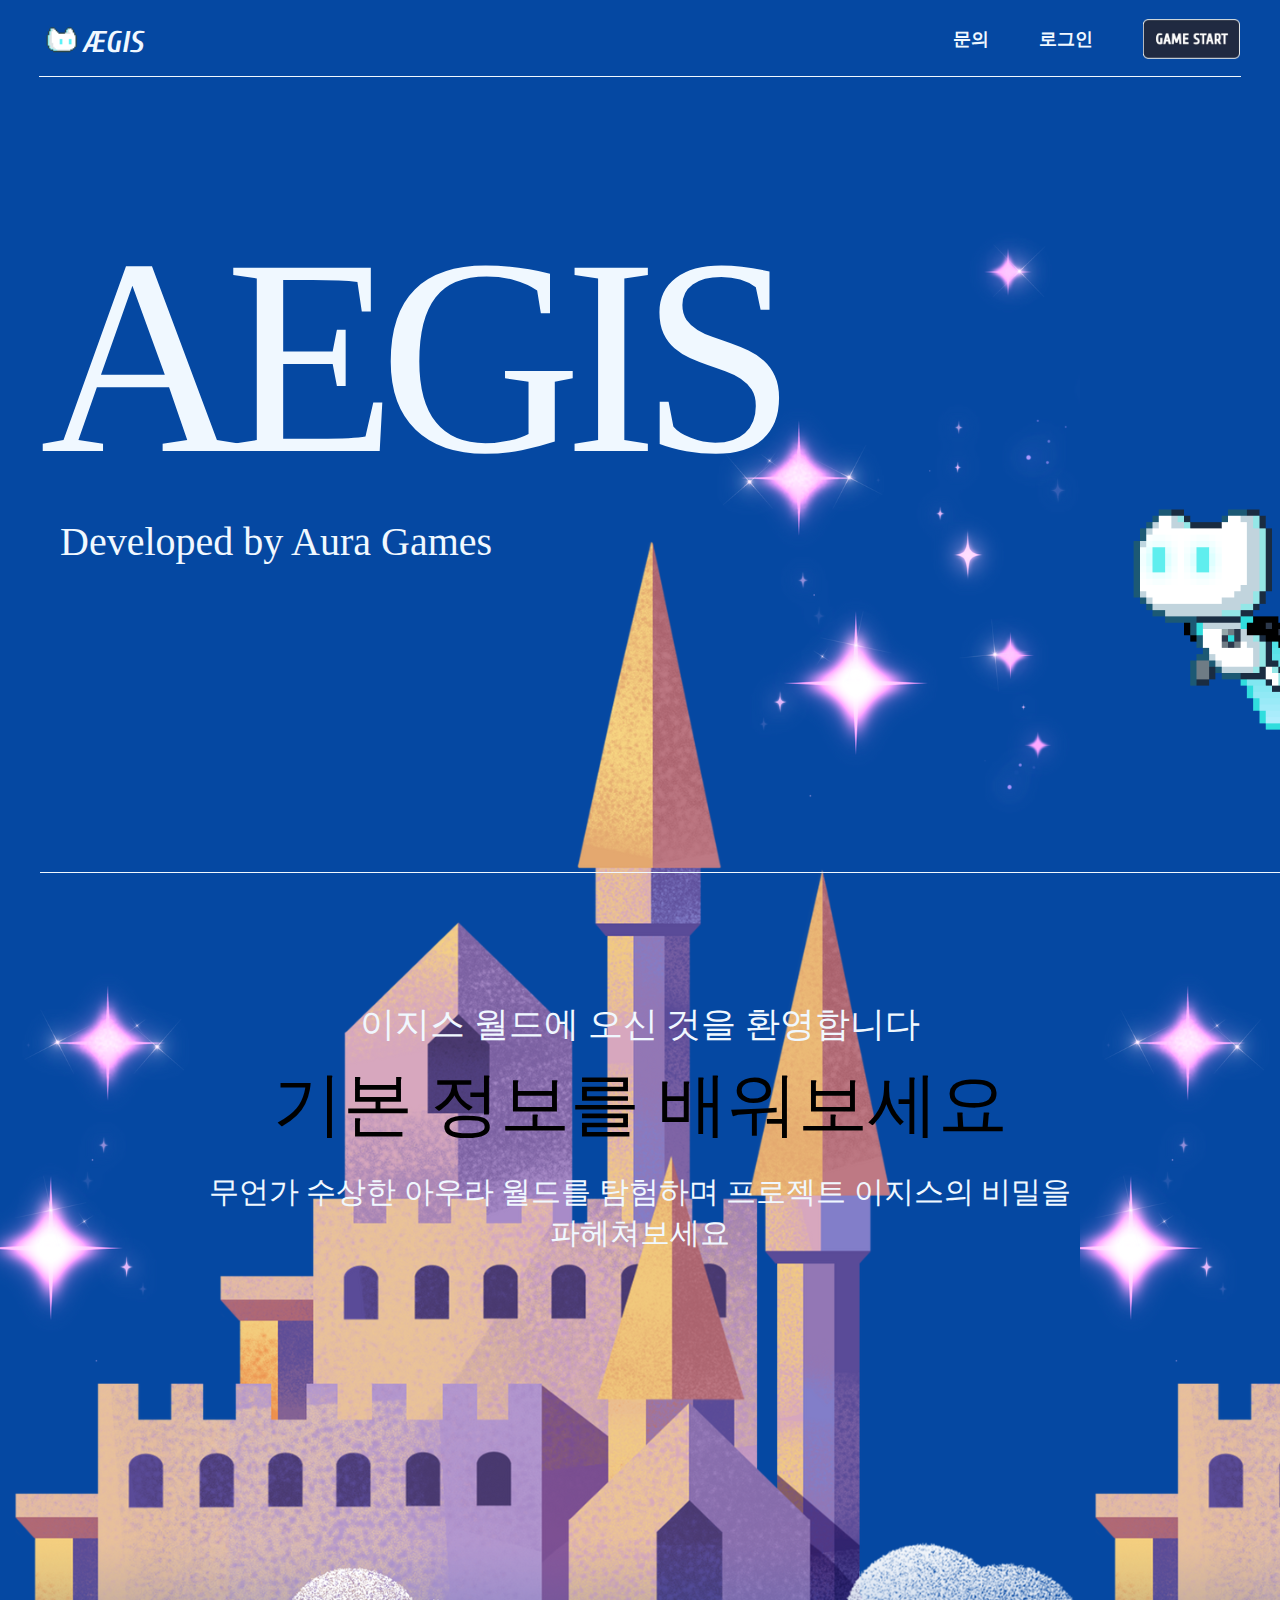
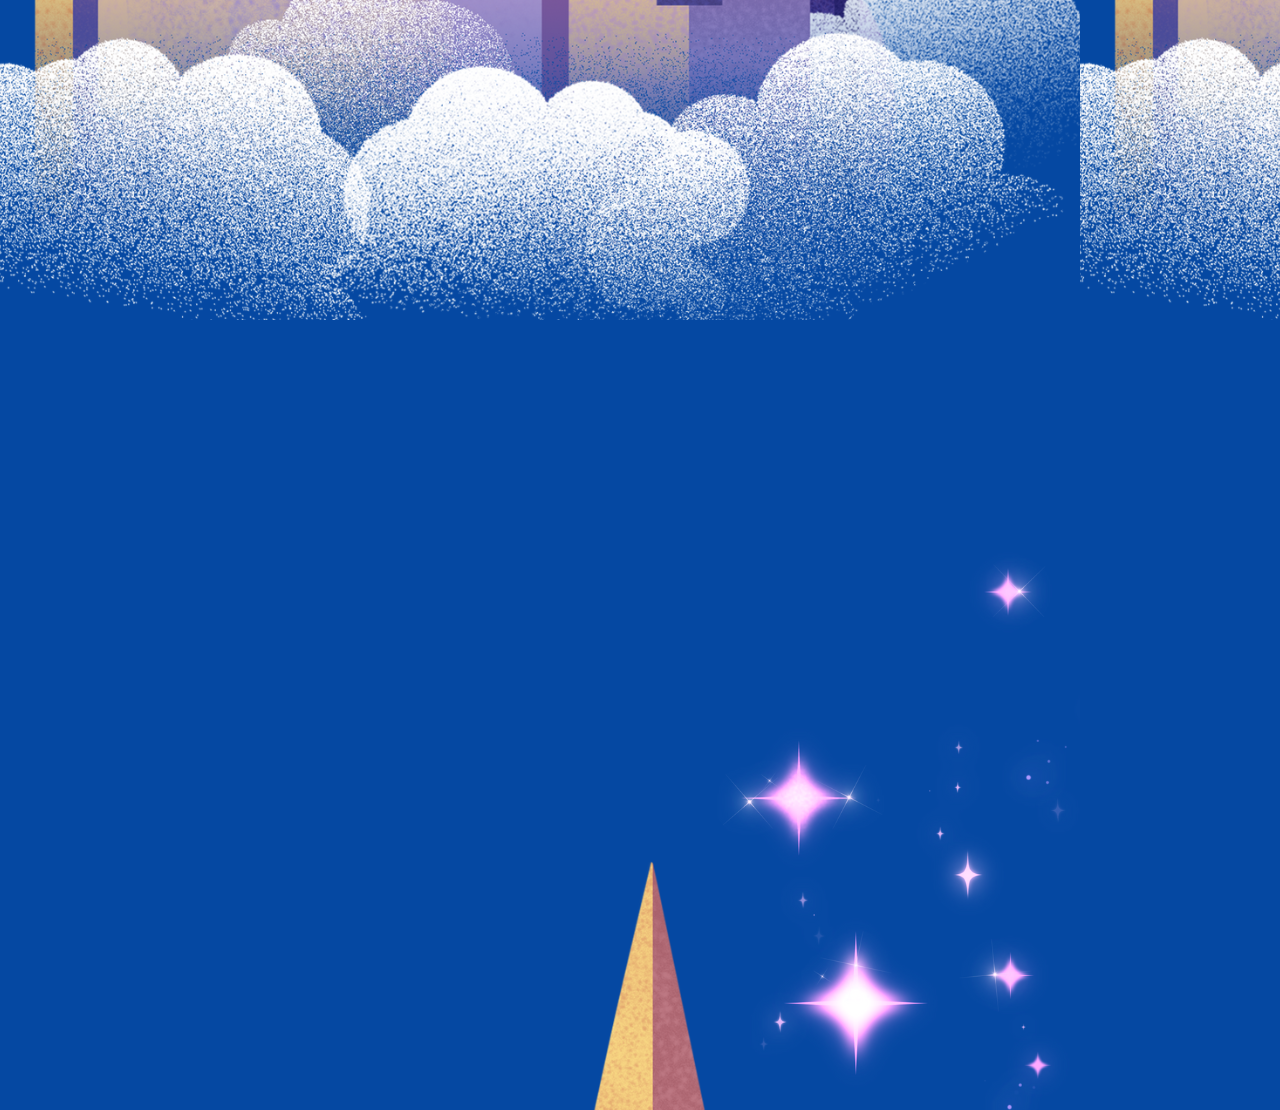
==== index.html @ 1a13b749 "Refactor: 전체 코드 리팩토링" ====
<!DOCTYPE html>
<html lang="en">
  <head>
    <meta charset="UTF-8" />
    <meta name="viewport" content="width=device-width, initial-scale=1.0" />
    <title>Document</title>
    <script src="/global.js"></script>
    <link rel="stylesheet" href="/global.css" />
    <link rel="stylesheet" href="./asset/style.css" />
  </head>
  <body>
    <header></header>
    <main>
      <section class="top">
        <div class="leftsec">
          <div class="title">AEGIS</div>
          <div class="subtitle">Developed by Aura Games</div>
        </div>
        <div class="char">
          <img src="./img/sectionrobot.png" alt="image" />
        </div>
      </section>
      <br />
      <br />
      <hr width="1350px" size="1" color="aliceblue" />
      <section class="bottom">
        <div>이지스 월드에 오신 것을 환영합니다</div>
        <div>기본 정보를 배워보세요</div>
        <div>
          무언가 수상한 아우라 월드를 탐험하며 프로젝트 이지스의 비밀을
          파헤쳐보세요
        </div>
      </section>
    </main>
  </body>
</html>
---- global.css ----
@charset "UTF-8";

:root {
  --color-primary: #712cf9;
  --color-secondary: #441b95;
  --color-select: #ebd5f9;
  --color-destroy: #e5271d;
  --color-text: #37352f;
  --color-border: #767676;
  --color-link: #1261cf;
  --color-hover: #eeeeee;
  -webkit-tap-highlight-color: #ffffff00;
  -webkit-user-select: none;
  user-select: none;
  word-break: keep-all;
  color: #000000;
  font-family: "AppleGothic";
}

*,
::after,
::before {
  font-family: "AppleGothic";
  box-sizing: revert;
}

html,
body,
div,
span,
applet,
object,
iframe,
h1,
h2,
h3,
h4,
h5,
h6,
p,
blockquote,
pre,
a,
abbr,
acronym,
address,
big,
cite,
code,
del,
dfn,
em,
font,
img,
ins,
kbd,
q,
s,
samp,
small,
strike,
strong,
sub,
sup,
tt,
var,
b,
u,
i,
center,
dl,
dt,
dd,
ol,
ul,
li,
fieldset,
form,
label,
legend,
table,
caption,
tbody,
tfoot,
thead,
tr,
th,
td,
button,
input,
select,
textarea {
  margin: 0px;
  padding: 0px;
  border-radius: 0px;
  color: inherit;
}

*::selection {
  background-color: var(--color-select);
}

* {
  font-family: "Noto";
}

img {
  -webkit-user-drag: none;
  -khtml-user-drag: none;
  -moz-user-drag: none;
  -o-user-drag: none;
  user-drag: none;
}

input,
textarea {
  -webkit-user-select: text !important;
  border: 1px solid var(--color-border);
  outline: #767676;
}

ol,
ul {
  list-style: none;
  margin: 0px;
  padding: 0px;
}

a,
button {
  background-color: transparent;
  text-decoration: none;
}

button {
  cursor: pointer;
  outline: 0px;
  border: 0px;
}

@font-face {
  font-family: "cuprum";
  src: url(./font/Cuprum.ttf);
}

@font-face {
  font-family: "dung";
  src: url(./font/DungGeunMo.ttf);
}

@font-face {
  font-family: "noto";
  src: url(./font/NotoSansKR.ttf);
}

/** Header **/

header {
  display: flex;
  justify-content: space-between;
  padding: 18px 40px 8px 40px;
}

.header_left {
  display: flex;
  align-items: center;
}

.header_left > * {
  margin: auto 0px;
}

.header_left img {
  height: 42px;
}

.header_left h1 {
  font-family: "cuprum";
  font-size: 30px;
  font-weight: 700;
  color: aliceblue;
  padding-top: 7px;
}

.header_right {
  display: flex;
  gap: 50px;
  color: aliceblue;
  font-weight: 800;
  align-items: center;
}

.header_right button {
  display: inline-flex;
  font-size: 18px;
  font-weight: 600;
}

.start {
  height: 40px;
  margin: auto 0px;
}

.header_hr {
  width: calc(100% - 80px);
}

main {
  padding: 0px 40px;
}
---- asset/style.css ----
html,
body {
  height: 2710px;
}

body {
  background-image: url("../img/background.png");
}

section.top {
  padding-top: 110px;
  display: flex;
}

.title {
  font-family: "dung";
  color: aliceblue;
  font-size: 280px;
  letter-spacing: -17px;
}

.subtitle {
  font-family: "dung";
  color: aliceblue;
  font-size: 40px;
  margin-left: 20px;
}

.char {
  margin-left: 220px;
}

section.bottom {
  text-align: center;
  padding: 120px;
}

section.bottom div:nth-child(1) {
  font-size: 35px;
  color: aliceblue;
}

section.bottom div:nth-child(2) {
  font-size: 70px;
  padding-top: 10px;
}

section.bottom div:nth-child(3) {
  font-size: 30px;
  padding-top: 20px;
  color: aliceblue;
}
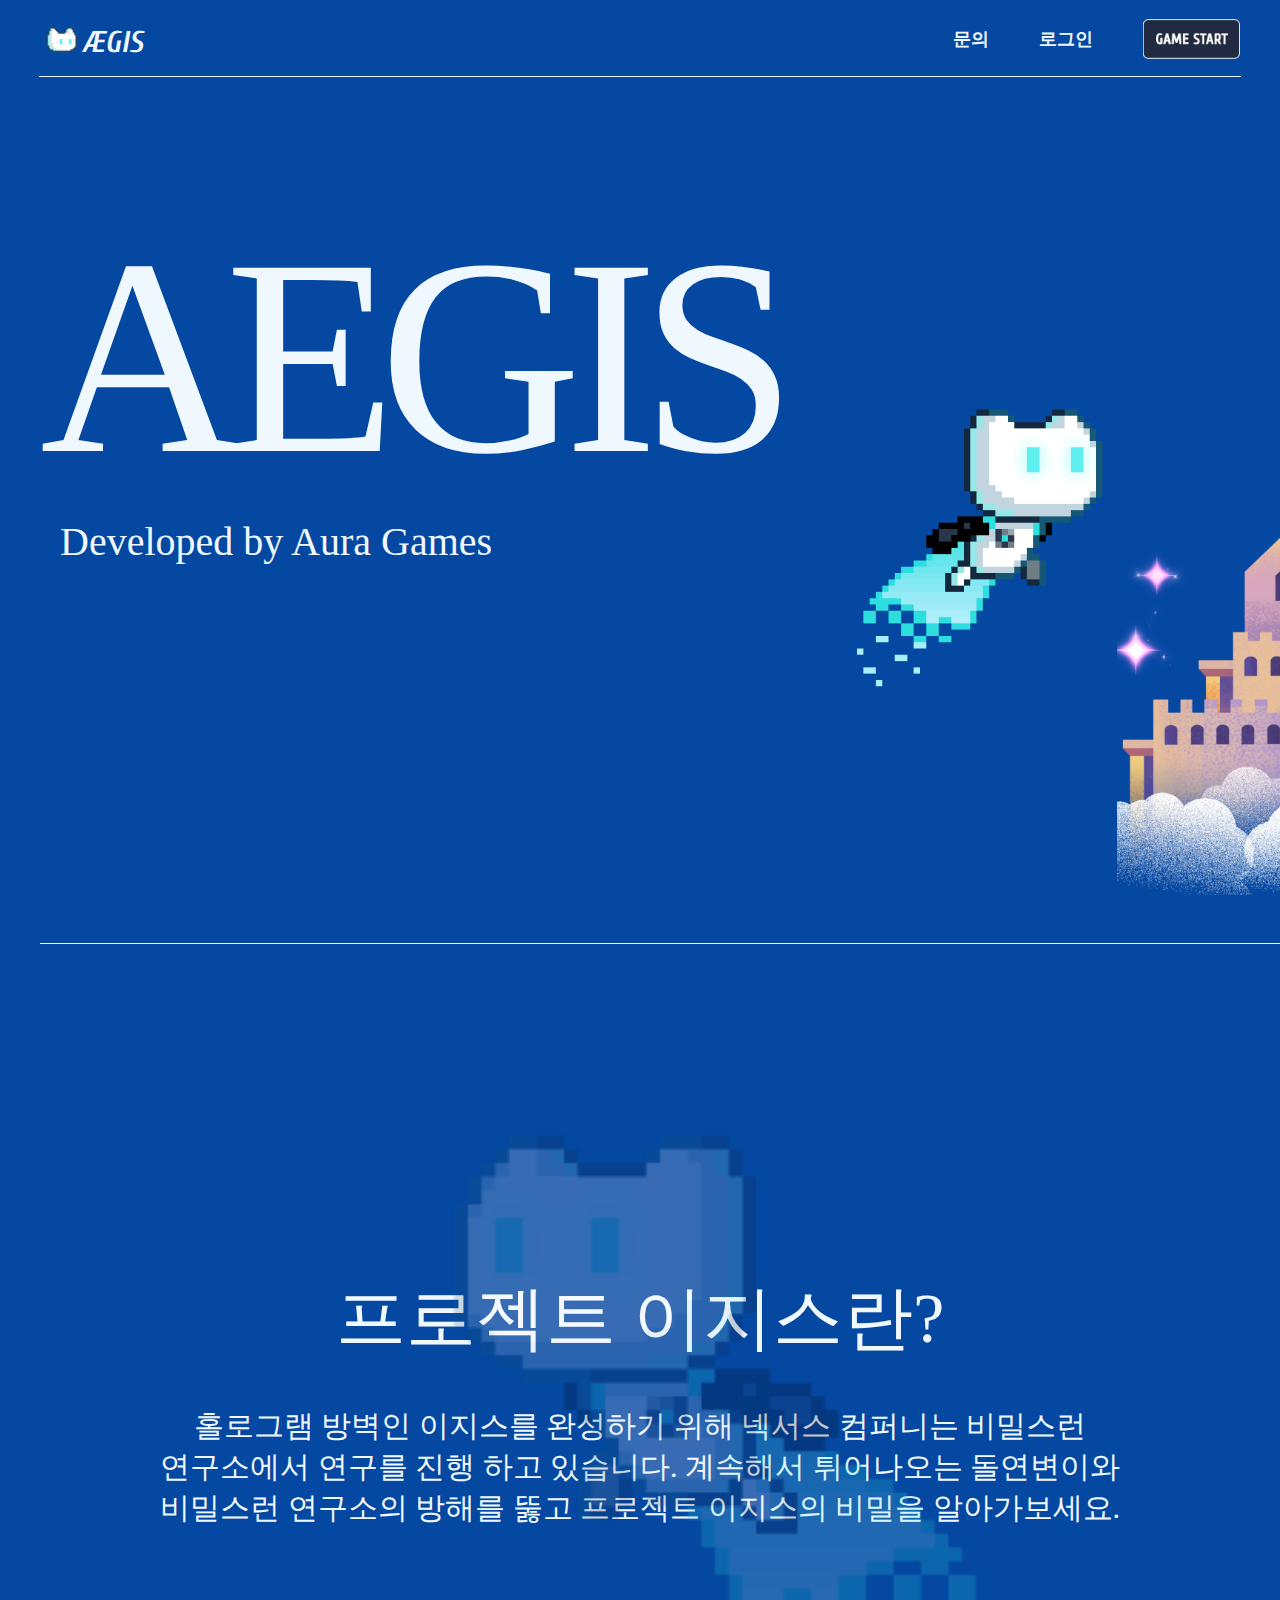
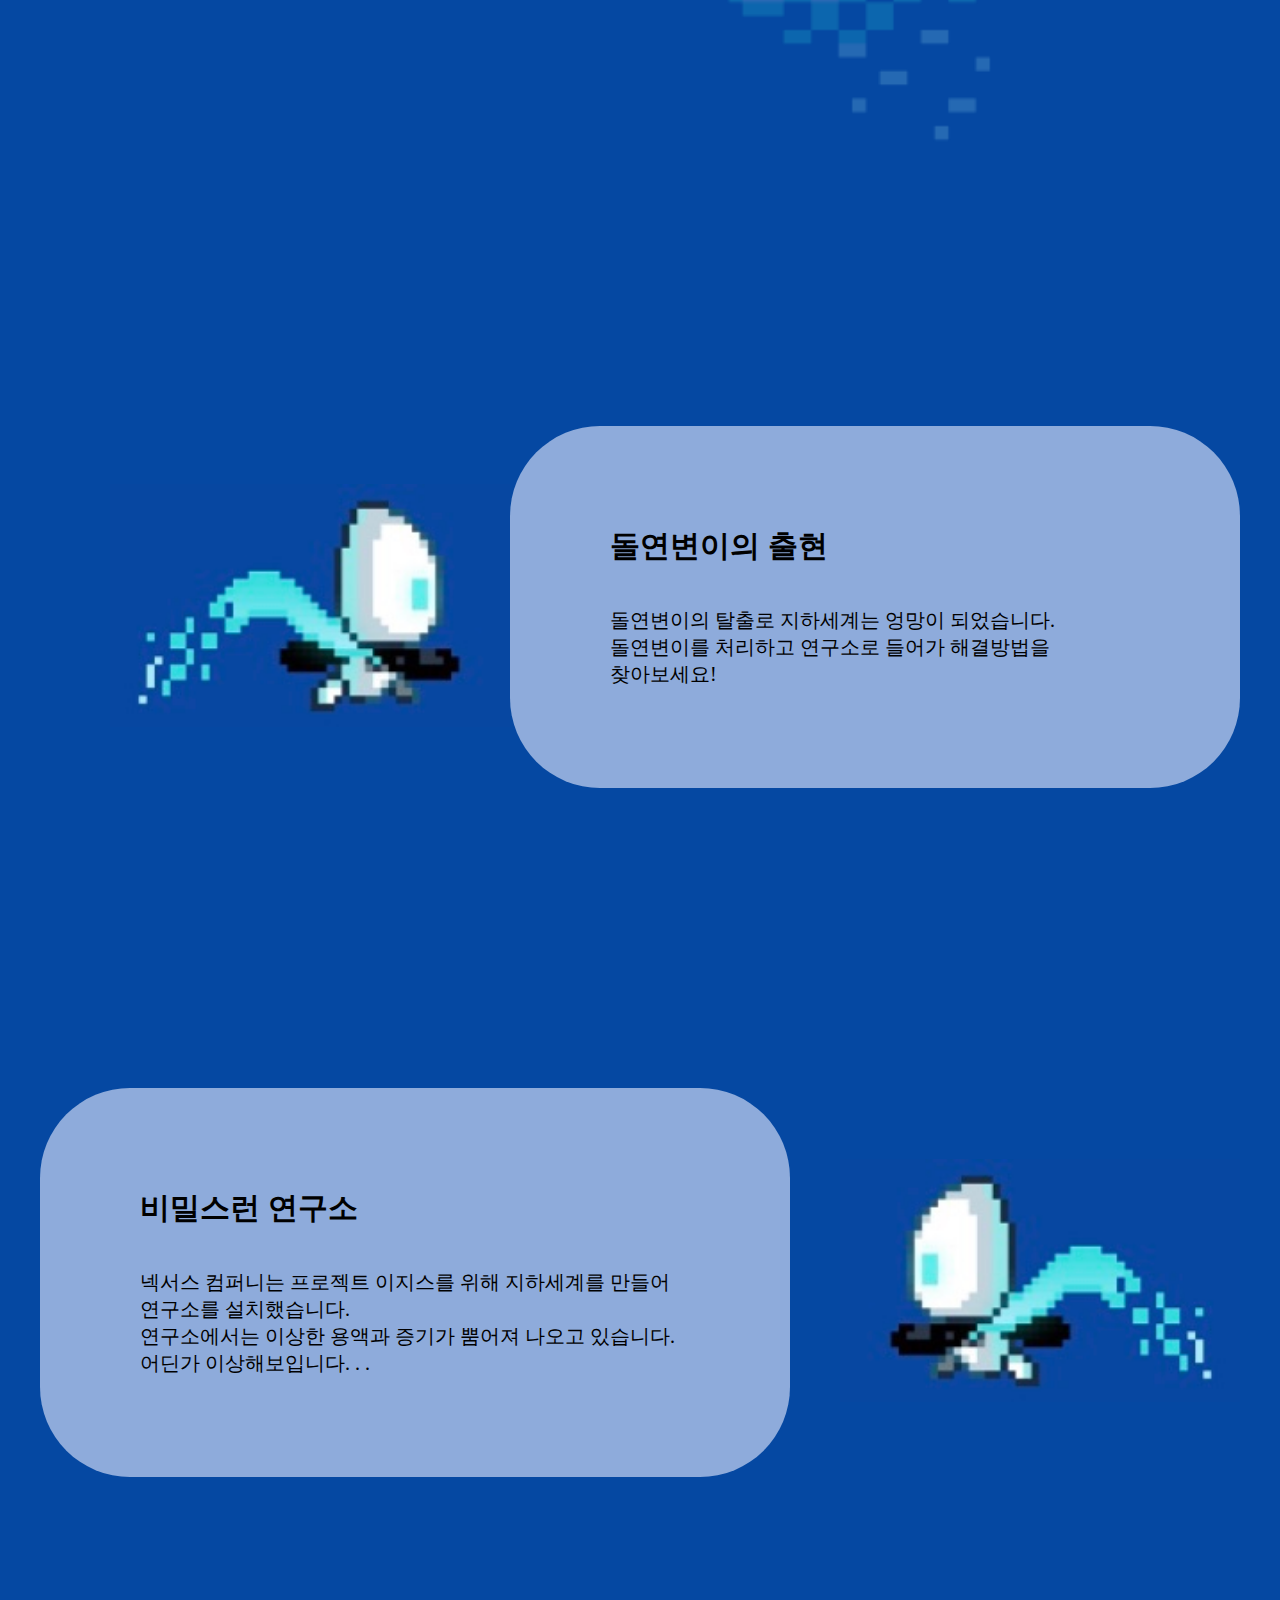
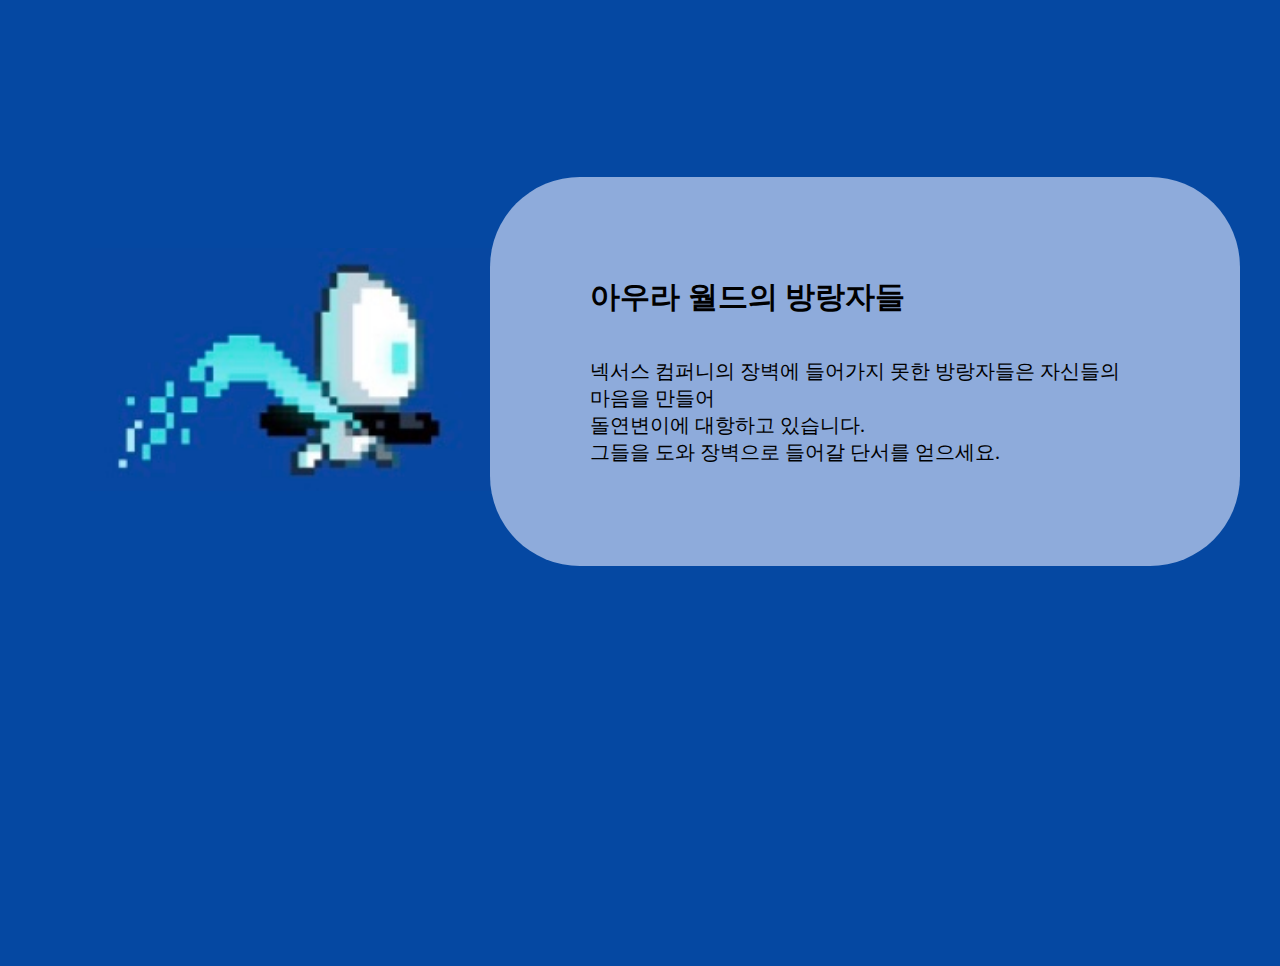
==== commit 90edc896: "Feat: 전체적인 부분 다했습니당" ====
--- a/index.html
+++ b/index.html
@@ -4,11 +4,11 @@
     <meta charset="UTF-8" />
     <meta name="viewport" content="width=device-width, initial-scale=1.0" />
     <title>Document</title>
-    <script src="/global.js"></script>
-    <link rel="stylesheet" href="/global.css" />
+    <script src="./global.js"></script>
+    <link rel="stylesheet" href="./global.css" />
     <link rel="stylesheet" href="./asset/style.css" />
   </head>
-  <body>
+  <body style="background-color: #0548a2">
     <header></header>
     <main>
       <section class="top">
@@ -19,16 +19,52 @@
         <div class="char">
           <img src="./img/sectionrobot.png" alt="image" />
         </div>
+        <div class="char1">
+          <img src="./img/background.png" alt="img" width="400px" height="700px">
+        </div>
       </section>
       <br />
       <br />
       <hr width="1350px" size="1" color="aliceblue" />
-      <section class="bottom">
-        <div>이지스 월드에 오신 것을 환영합니다</div>
-        <div>기본 정보를 배워보세요</div>
+      <section class="bottom1">
+        <div>프로젝트 이지스란?</div>
         <div>
-          무언가 수상한 아우라 월드를 탐험하며 프로젝트 이지스의 비밀을
-          파헤쳐보세요
+          홀로그램 방벽인 이지스를 완성하기 위해 넥서스 컴퍼니는 비밀스런 연구소에서 연구를 진행 하고 있습니다. 계속해서 튀어나오는 돌연변이와 비밀스런 연구소의 방해를 뚫고 프로젝트 이지스의 비밀을 알아가보세요.
+        </div>
+        <div>
+          <img class="exback" width="1000px" src="./img/sectionrobot.png" alt="img">
+        </div>
+      </section>
+      <section class="bottom2">
+        <div>
+          <img class="bottomchar1" src="./img/secbotrobot1.jpeg" alt="img" width="400px">
+        </div>
+        <div class="writing1">
+          <div style="font-size: 30px; font-weight: 600;">돌연변이의 출현</div>
+          <div style="font-size: 20px; padding-top: 40px;">돌연변이의 탈출로 지하세계는 엉망이 되었습니다.</div>
+          <div style="font-size: 20px;">돌연변이를 처리하고 연구소로 들어가 해결방법을 찾아보세요!</div>
+        </div>
+      </section>
+      <section class="bottom3">
+        <div class="writing2">
+          <div style="font-size: 30px; font-weight: 600;">비밀스런 연구소</div>
+          <div style="font-size: 20px; padding-top: 40px;">넥서스 컴퍼니는 프로젝트 이지스를 위해 지하세계를 만들어 연구소를 설치했습니다.</div>
+          <div style="font-size: 20px;">연구소에서는 이상한 용액과 증기가 뿜어져 나오고 있습니다.</div>
+          <div style="font-size: 20px;">어딘가 이상해보입니다. . .</div>
+        </div>
+        <div>
+          <img class="bottomchar2" src="./img/secbotrobot1.jpeg" alt="img" width="400px">
+        </div>
+      </section>
+      <section class="bottom4">
+        <div>
+          <img class="bottomchar3" src="./img/secbotrobot1.jpeg" alt="img" width="400px">
+        </div>
+        <div class="writing1">
+          <div style="font-size: 30px; font-weight: 600;">아우라 월드의 방랑자들</div>
+          <div style="font-size: 20px; padding-top: 40px;">넥서스 컴퍼니의 장벽에 들어가지 못한 방랑자들은 자신들의 마음을 만들어</div>
+          <div style="font-size: 20px;">돌연변이에 대항하고 있습니다.</div>
+          <div style="font-size: 20px;">그들을 도와 장벽으로 들어갈 단서를 얻으세요.</div>
         </div>
       </section>
     </main>
--- a/asset/style.css
+++ b/asset/style.css
@@ -1,10 +1,6 @@
 html,
 body {
   height: 2710px;
-}
-
-body {
-  background-image: url("../img/background.png");
 }
 
 section.top {
@@ -28,25 +24,75 @@
 
 .char {
   margin-left: 220px;
+  transform: scaleX(-1);
+  position: relative;
+  left: -220px;
+  top: -100px;
+}
+.char1 {
+  position: relative;
+  left: -340px;
 }
 
-section.bottom {
+section.bottom1 {
   text-align: center;
   padding: 120px;
 }
 
-section.bottom div:nth-child(1) {
-  font-size: 35px;
+section.bottom1 div:nth-child(1) {
+  font-size: 70px;
+  padding-top: 200px;
   color: aliceblue;
 }
 
-section.bottom div:nth-child(2) {
-  font-size: 70px;
-  padding-top: 10px;
-}
-
-section.bottom div:nth-child(3) {
+section.bottom1 div:nth-child(2) {
   font-size: 30px;
-  padding-top: 20px;
+  padding-top: 40px;
   color: aliceblue;
 }
+.exback {
+  opacity: 0.2;
+  position: relative;
+  top: -1080px;
+}
+.bottom2 {
+  display: flex;
+  position: relative;
+  top: -1000px;
+  justify-content: space-between;
+  align-items: center;
+}
+.bottomchar1 {
+  padding-left: 70px;
+}
+.writing1 {
+  background-color: #DFE6FCA1;
+  border-radius: 90px;
+  padding: 100px;
+}
+.bottom3 {
+  display: flex;
+  position: relative;
+  top: -700px;
+  justify-content: space-between;
+  align-items: center;
+}
+.bottomchar2 {
+  padding-right: 50px;
+  transform: scaleX(-1);
+}
+.writing2 {
+  background-color: #DFE6FCA1;
+  border-radius: 90px;
+  padding: 100px;
+}
+.bottom4 {
+  display: flex;
+  position: relative;
+  top: -400px;
+  justify-content: space-between;
+  align-items: center;
+}
+.bottomchar3 {
+  padding-left: 50px;
+}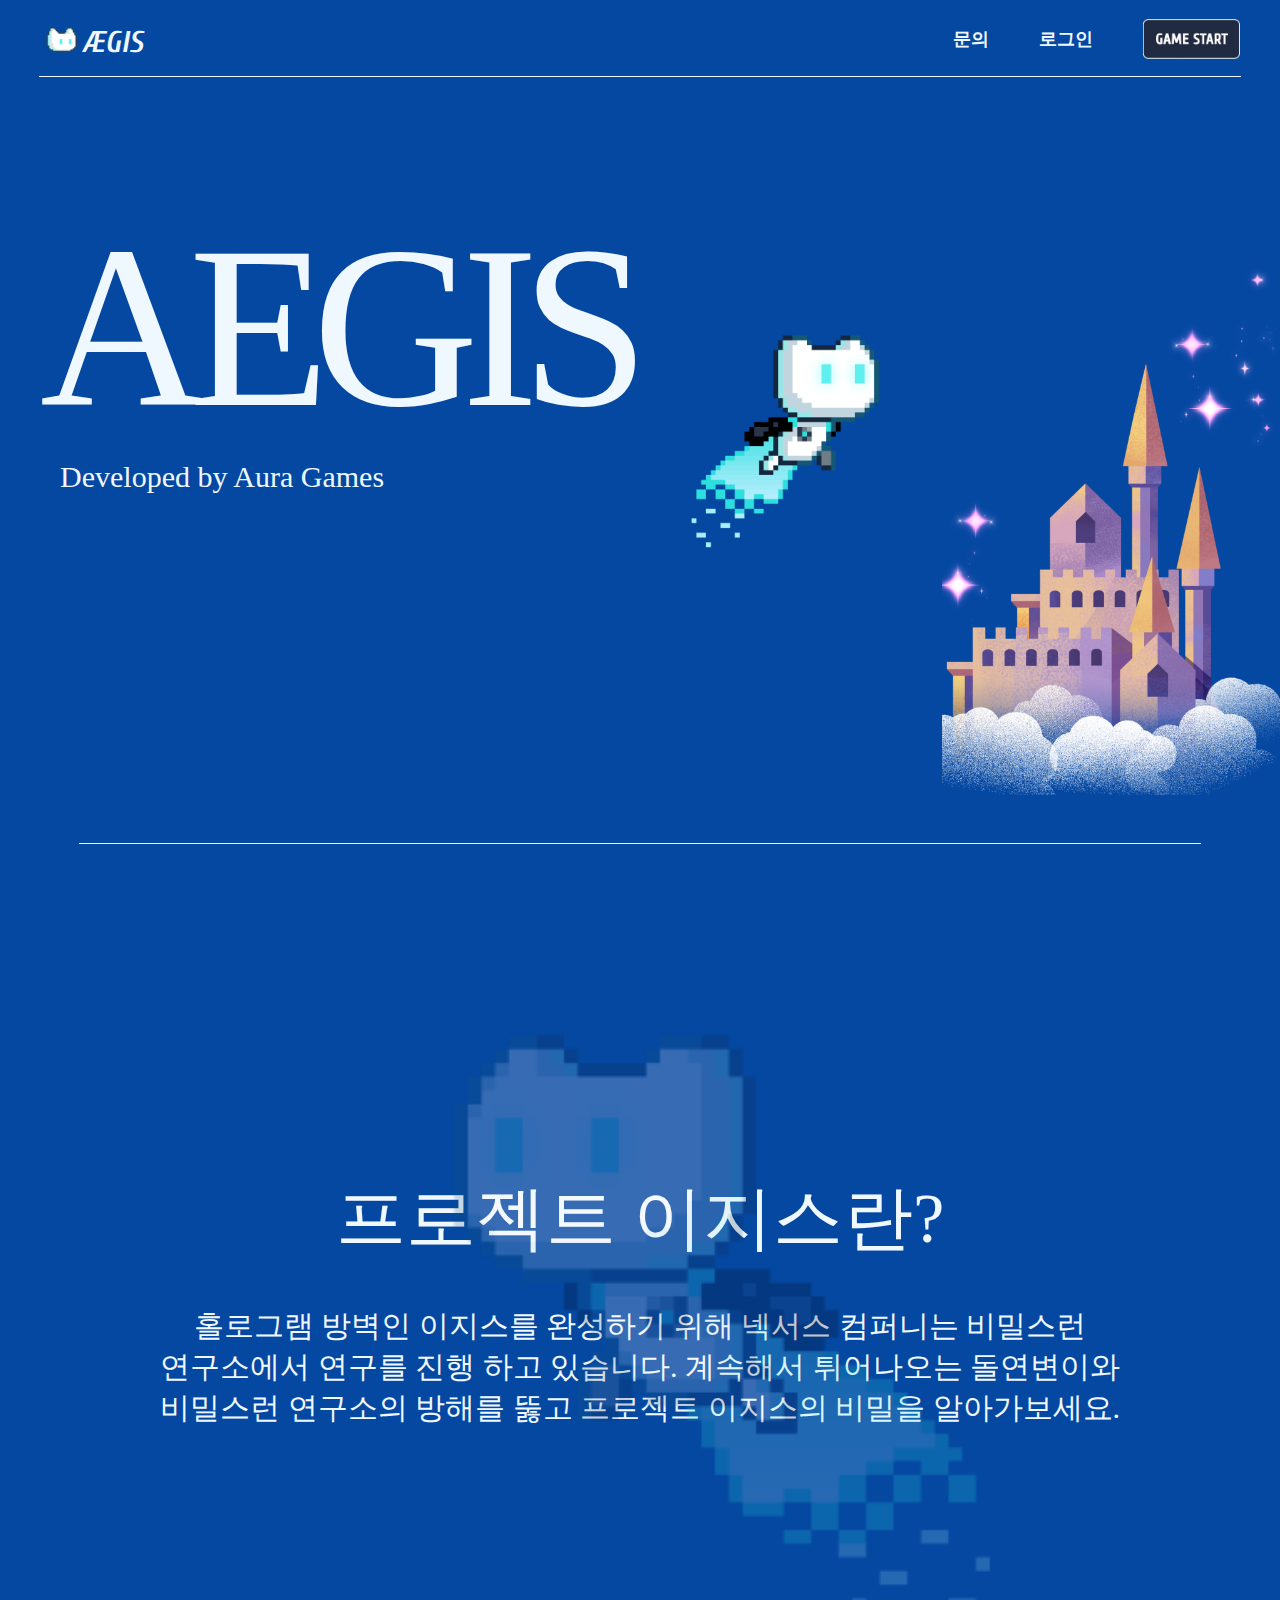
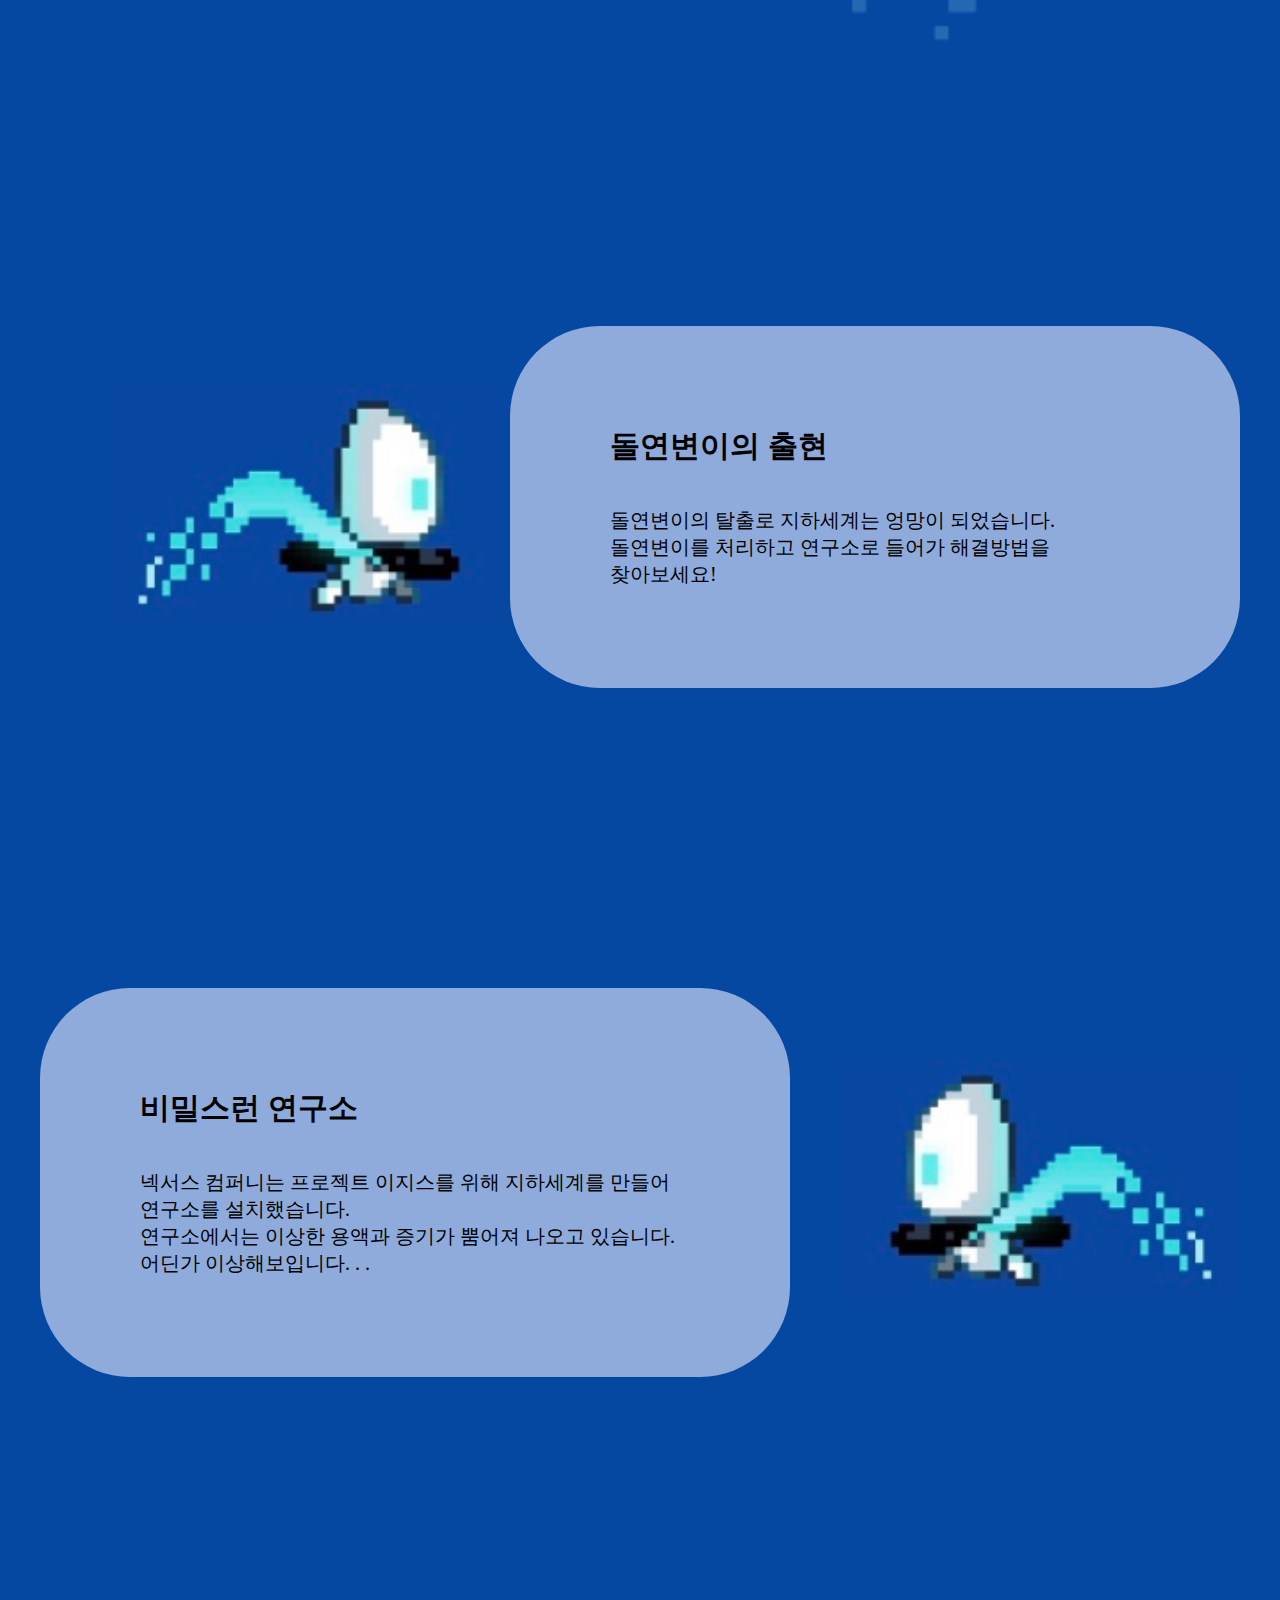
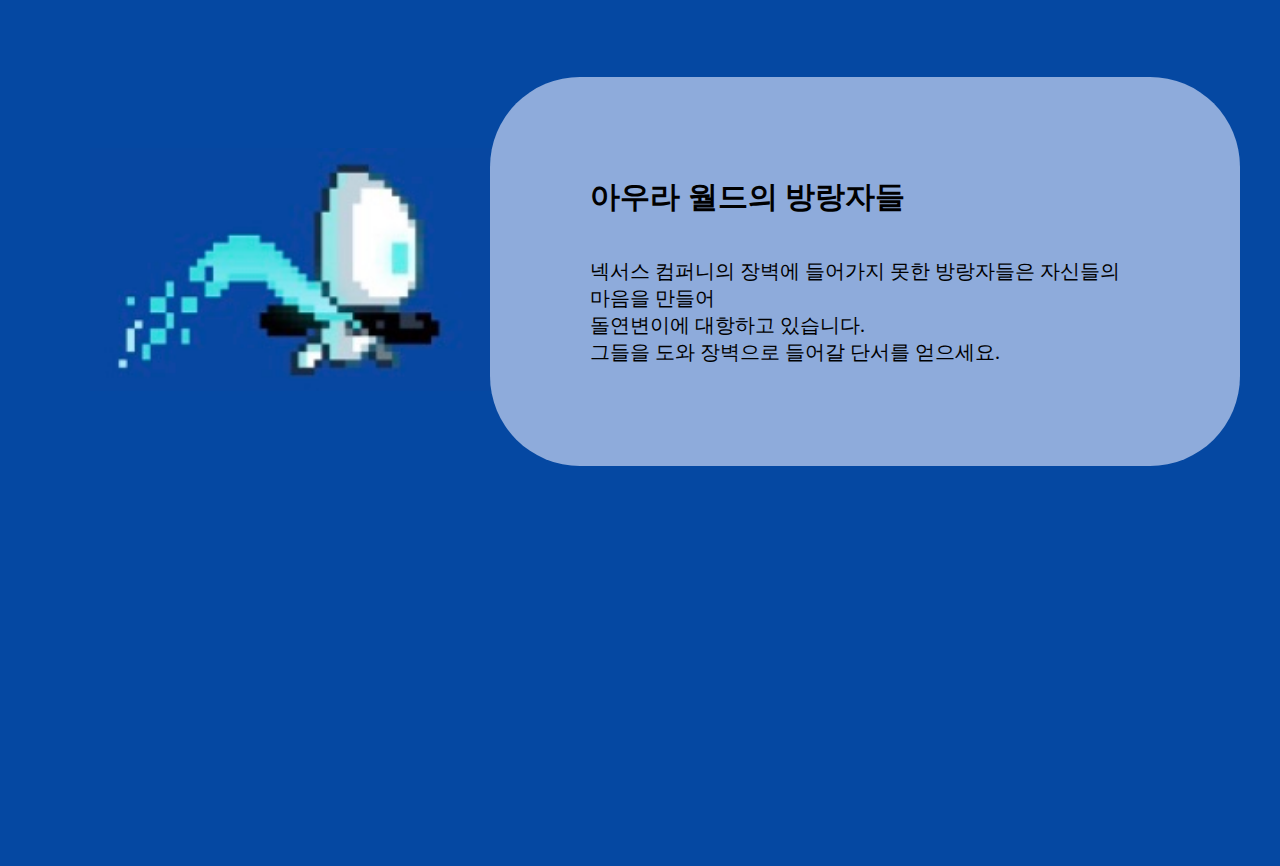
==== commit a2b675f9: "Feat: last" ====
--- a/index.html
+++ b/index.html
@@ -17,15 +17,15 @@
           <div class="subtitle">Developed by Aura Games</div>
         </div>
         <div class="char">
-          <img src="./img/sectionrobot.png" alt="image" />
+          <img class="charimg" src="./img/sectionrobot.png" alt="image" />
         </div>
         <div class="char1">
-          <img src="./img/background.png" alt="img" width="400px" height="700px">
+          <img class="char1img" src="./img/background.png" alt="img">
         </div>
       </section>
       <br />
       <br />
-      <hr width="1350px" size="1" color="aliceblue" />
+      <hr class="sectioncut" size="1" color="aliceblue" />
       <section class="bottom1">
         <div>프로젝트 이지스란?</div>
         <div>
--- a/asset/style.css
+++ b/asset/style.css
@@ -29,9 +29,17 @@
   left: -220px;
   top: -100px;
 }
+.charimg {
+}
 .char1 {
   position: relative;
   left: -340px;
+}
+.char1img {
+  height: 700px;
+}
+.sectioncut {
+  width: calc(100% - 80px);
 }
 
 section.bottom1 {
@@ -95,4 +103,72 @@
 }
 .bottomchar3 {
   padding-left: 50px;
+}
+
+@media (min-width: 1500px) {
+  .title {
+    font-size: 330px;
+  }
+}
+@media (min-width: 1700px) {
+  .title {
+    font-size: 380px;
+  }
+  .subtitle {
+    font-size: 60px;
+  }
+}
+@media (min-width: 1850px) {
+  .title {
+    font-size: 400px;
+    padding-right: 30px;
+  }
+}
+@media (min-width: 1900px) {
+  .title {
+    font-size: 450px;
+    padding-right: 100px;
+  }
+}
+@media (max-width: 1350px) {
+  .title {
+    font-size: 250px;
+  }
+}
+@media (max-width: 1300px) {
+  .title {
+    font-size: 230px;
+  }
+  .subtitle {
+    font-size: 30px;
+  }
+  .char1img {
+    height: 600px;
+  }
+  .charimg {
+    width: 350px;
+    padding-left: 80px;
+  }
+}
+@media (max-width: 1200px) {
+  .char1img {
+    height: 500px;
+  }
+}
+@media (max-width: 1150px) {
+  .charimg {
+    padding-left: 50px;
+  }
+  .char1img {
+    height: 470px;
+  }
+}
+@media (max-width: 1100px) {
+  .title {
+    font-size: 200px;
+  }
+  .exback {
+    width: 800px;
+    padding-top: 150px;
+  }
 }